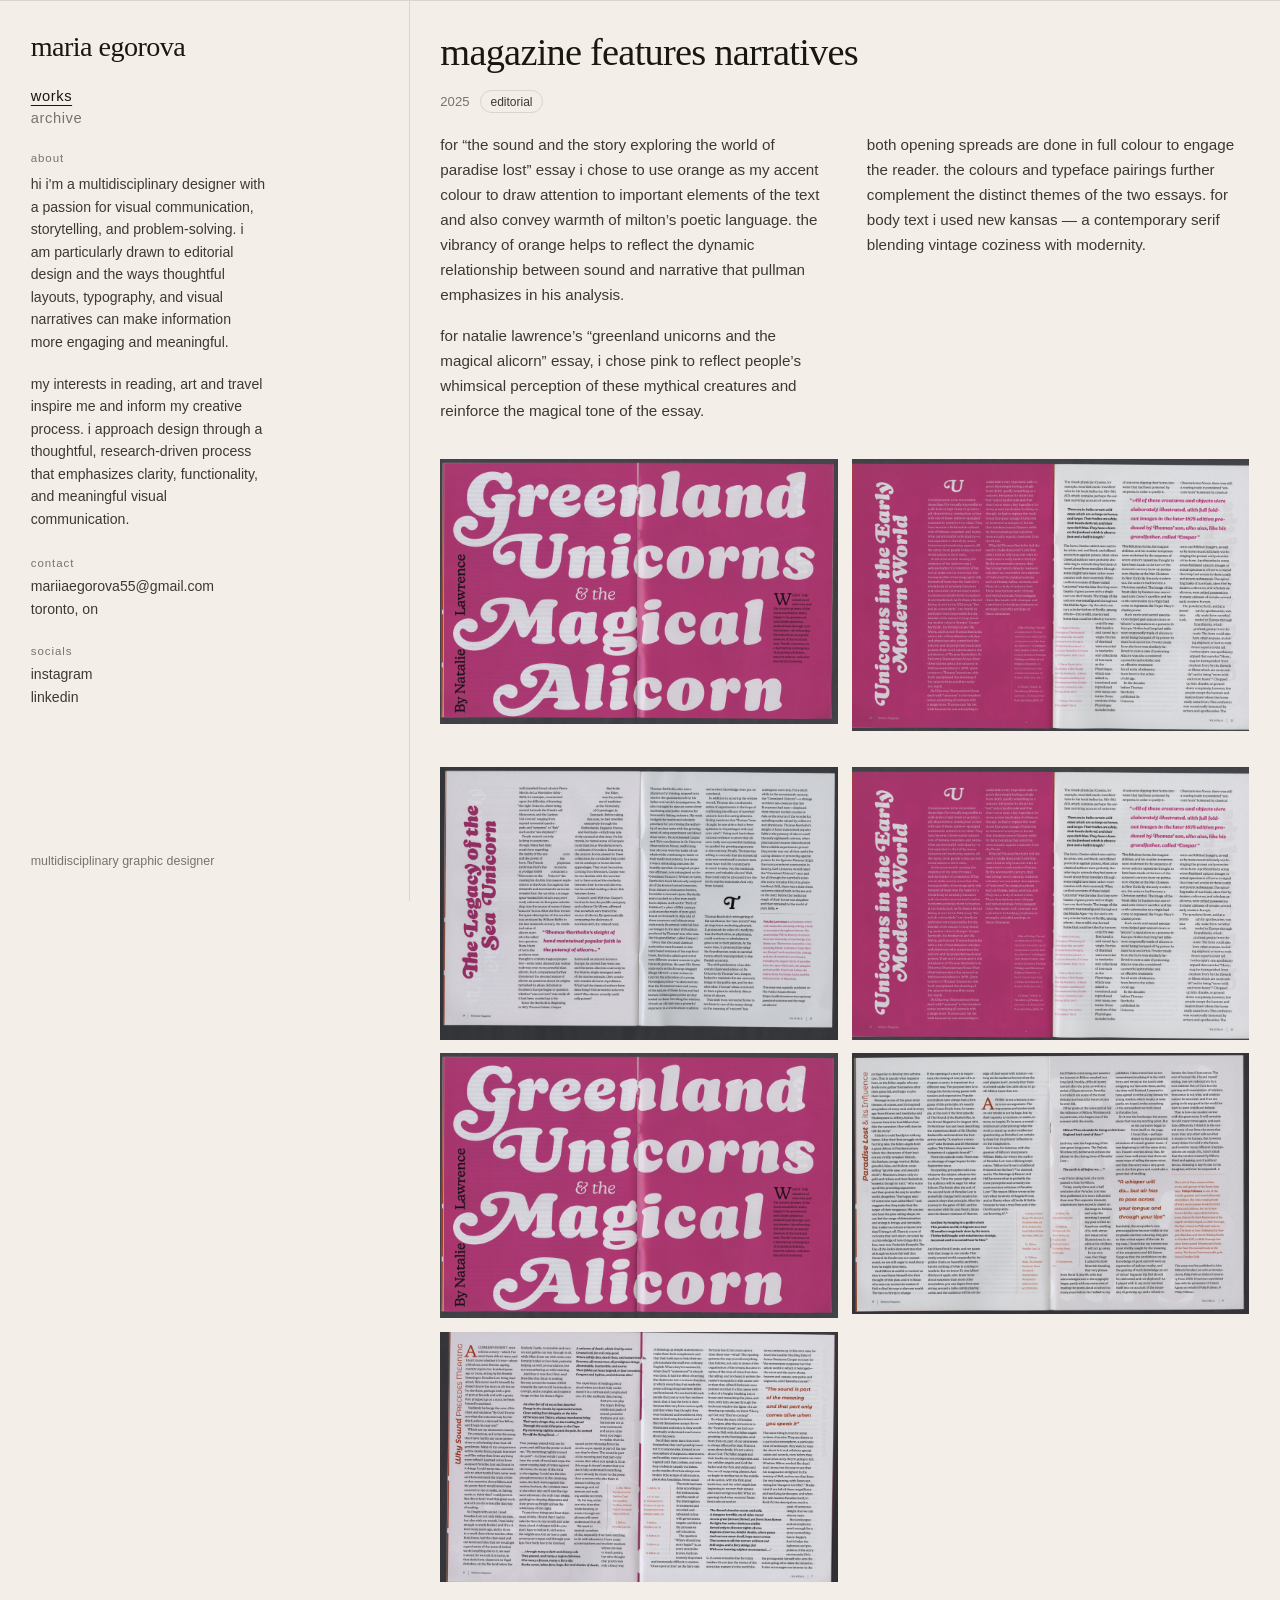
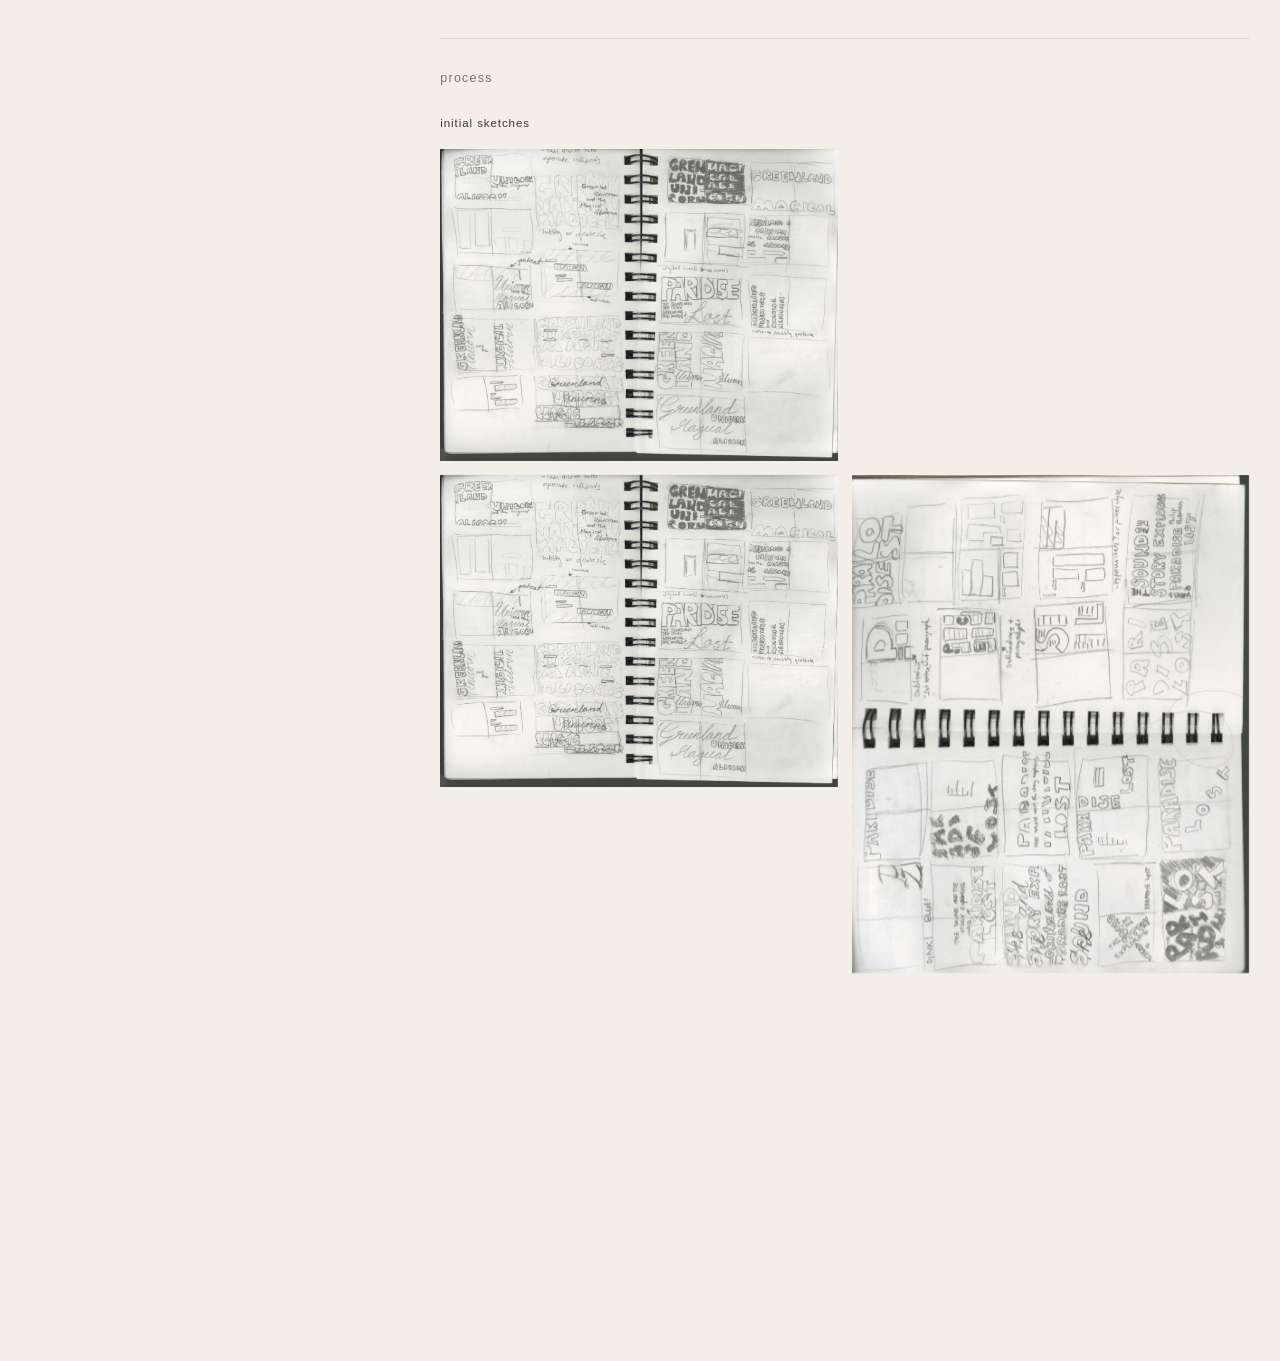
==== project-editorial.html @ 470a20dd "portfolio" ====
<!DOCTYPE html>
<html lang="en">
  <head>
    <meta charset="UTF-8" />
    <meta name="viewport" content="width=device-width, initial-scale=1.0" />
    <title>magazine features narratives — maria egorova</title>
    <link rel="stylesheet" href="css/styles.css" />
  </head>
  <body>
    <div class="site" id="site">
      <aside class="sidebar">
        <a class="sidebar__name" href="index.html#landing">maria egorova</a>
        <nav class="sidebar__nav" aria-label="sections">
          <a href="index.html#works" class="is-active">works</a>
          <a href="index.html#archive">archive</a>
        </nav>
        <div class="sidebar__block">
          <p class="sidebar__label">about</p>
          <p class="sidebar__text">hi i&#x27;m a multidisciplinary designer with a passion for visual communication, storytelling, and problem-solving. i am particularly drawn to editorial design and the ways thoughtful layouts, typography, and visual narratives can make information more engaging and meaningful.</p>
          <p class="sidebar__text">my interests in reading, art and travel inspire me and inform my creative process. i approach design through a thoughtful, research-driven process that emphasizes clarity, functionality, and meaningful visual communication.</p>
        </div>
        <div class="sidebar__block">
          <p class="sidebar__label">contact</p>
          <ul class="sidebar__list">
            <li><a href="mailto:mariiaegorova55@gmail.com">mariiaegorova55@gmail.com</a></li>
            <li><span>toronto, on</span></li>
          </ul>
        </div>
        <div class="sidebar__block">
          <p class="sidebar__label">socials</p>
          <ul class="sidebar__list">
            <li><a href="https://www.instagram.com/mdesigning_/" target="_blank" rel="noopener noreferrer">instagram</a></li>
            <li><a href="https://www.linkedin.com/in/maria-egorova-300b55328/" target="_blank" rel="noopener noreferrer">linkedin</a></li>
          </ul>
        </div>
        <div class="sidebar__spacer"></div>
        <p class="sidebar__meta">multidisciplinary graphic designer</p>
      </aside>
      <main class="content">
        <div class="content__inner">
          <article class="detail">
            <div class="detail__top">
              <h1 class="detail__title">magazine features narratives</h1>
              <div class="detail__meta">
                <span>2025</span>
                <span class="detail__tag">editorial</span>
              </div>
              <div class="detail__body">
                <div class="detail__col"><p class="detail__description">for “the sound and the story exploring the world of paradise lost” essay i chose to use orange as my accent colour to draw attention to important elements of the text and also convey warmth of milton’s poetic language. the vibrancy of orange helps to reflect the dynamic relationship between sound and narrative that pullman emphasizes in his analysis.</p>
<p class="detail__description">for natalie lawrence’s “greenland unicorns and the magical alicorn” essay, i chose pink to reflect people’s whimsical perception of these mythical creatures and reinforce the magical tone of the essay.</p></div>
                <div class="detail__col"><p class="detail__description">both opening spreads are done in full colour to engage the reader. the colours and typeface pairings further complement the distinct themes of the two essays. for body text i used new kansas — a contemporary serif blending vintage coziness with modernity.</p></div>
              </div>
            </div>
            <div class="detail__hero">
              <div class="project__media">
<img src="images/work/magazine%20spread%20designs/Scan%2050.jpg" alt="" decoding="async" loading="lazy" />
</div>
              <div class="project__media project__motion" data-motion>
<img src="images/work/magazine%20spread%20designs/Scan%2012.jpg" class="is-active" alt="" decoding="async" loading="lazy" />
<img src="images/work/magazine%20spread%20designs/Scan%2048.jpg" alt="" decoding="async" loading="lazy" />
<img src="images/work/magazine%20spread%20designs/Scan%2051.jpg" alt="" decoding="async" loading="lazy" />
<img src="images/work/magazine%20spread%20designs/Scan%2052.jpg" alt="" decoding="async" loading="lazy" />
<img src="images/work/magazine%20spread%20designs/Scan%2054.jpg" alt="" decoding="async" loading="lazy" />
</div>
            </div>
            <div class="detail__gallery">
              <div class="project__media"><img src="images/work/magazine%20spread%20designs/Scan%2012.jpg" alt="" decoding="async" loading="lazy" /></div>
<div class="project__media"><img src="images/work/magazine%20spread%20designs/Scan%2048.jpg" alt="" decoding="async" loading="lazy" /></div>
<div class="project__media"><img src="images/work/magazine%20spread%20designs/Scan%2050.jpg" alt="" decoding="async" loading="lazy" /></div>
<div class="project__media"><img src="images/work/magazine%20spread%20designs/Scan%2051.jpg" alt="" decoding="async" loading="lazy" /></div>
<div class="project__media"><img src="images/work/magazine%20spread%20designs/Scan%2052.jpg" alt="" decoding="async" loading="lazy" /></div>
<div class="project__media"><img src="images/work/magazine%20spread%20designs/Scan%2054.jpg" alt="" decoding="async" loading="lazy" /></div>
            </div>
            
            <section class="process">
              <h3 class="process__title">process</h3>
              <h4 class="process__subtitle">initial sketches</h4>
              <div class="detail__gallery process__grid">
                <div class="project__media"><img src="images/work/process%20work/magazine%20spreads%20process/Scan%2012.jpeg" alt="" decoding="async" loading="lazy" /></div>
                <div class="project__media"><img src="images/work/process%20work/magazine%20spreads%20process/Scan%2015.jpeg" alt="" decoding="async" loading="lazy" /></div>
                <div class="project__media"><img src="images/work/process%20work/magazine%20spreads%20process/Scan%2016.jpeg" alt="" decoding="async" loading="lazy" /></div>
                <div class="project__media"><img src="images/work/process%20work/magazine%20spreads%20process/Scan%2017.jpeg" alt="" decoding="async" loading="lazy" /></div>
              </div>
<div class="detail__gallery process__grid">
                <div class="project__media"><img src="images/work/process%20work/magazine%20spreads%20process/Screenshot%202026-01-16%20at%205.36.41%E2%80%AFPM.jpg" alt="" decoding="async" loading="lazy" /></div>
                <div class="project__media"><img src="images/work/process%20work/magazine%20spreads%20process/Screenshot%202026-01-16%20at%205.36.49%E2%80%AFPM.jpg" alt="" decoding="async" loading="lazy" /></div>
              </div>
            </section>
          </article>
        </div>
      </main>
    </div>
    <script src="js/main.js"></script>
  </body>
</html>
---- css/styles.css ----
/* maria egorova — portfolio */

:root {
  --bg: #f3efe8;
  --bg-warm: #ebe4d8;
  --bg-panel: #f3efe8;
  --ink: #1a1612;
  --ink-soft: #3d3832;
  --ink-mute: #7a736a;
  --line: rgba(26, 22, 18, 0.12);
  --line-strong: rgba(26, 22, 18, 0.22);
  --sidebar: minmax(260px, 32%);
  --pad: clamp(1.25rem, 2.4vw, 2.5rem);
  --ease: cubic-bezier(0.65, 0, 0.35, 1);
  --font: "Helvetica Neue", Helvetica, Arial, sans-serif;
  --font-display: Georgia, "Times New Roman", Times, serif;
  --name-size: clamp(1.55rem, 2.2vw, 2.05rem);
}

*,
*::before,
*::after {
  box-sizing: border-box;
}

html {
  scroll-behavior: auto;
}

body {
  margin: 0;
  font-family: var(--font);
  font-weight: 400;
  color: var(--ink);
  background: var(--bg);
  -webkit-font-smoothing: antialiased;
  text-rendering: optimizeLegibility;
  overflow-x: hidden;
  text-transform: lowercase;
}

img {
  display: block;
  max-width: 100%;
  height: auto;
}

a {
  color: inherit;
  text-decoration: none;
}

button {
  font: inherit;
  color: inherit;
  background: none;
  border: 0;
  padding: 0;
  cursor: pointer;
  text-transform: lowercase;
}

/* ========== LANDING (top 2/3 of first screen) ==========
   Bottom ~1/3 of the viewport shows the start of .site
   (name, about, works) so the portfolio peeks on load. */

.landing {
  position: relative;
  height: 66.666vh;
  height: 66.666dvh;
  min-height: 66.666vh;
  min-height: 66.666dvh;
  max-height: 66.666vh;
  max-height: 66.666dvh;
  display: flex;
  flex-direction: column;
  background: var(--bg);
  overflow: hidden;
  box-sizing: border-box;
}

.landing__banner {
  flex: 1;
  margin: var(--pad);
  min-height: 0;
  background: #fff;
  overflow: hidden;
  position: relative;
  display: flex;
  align-items: center;
  justify-content: center;
  box-sizing: border-box;
}

/* first name | polaroid | last name — initials script, rest serif italic */
.landing__compose {
  width: 100%;
  height: 100%;
  max-width: 1200px;
  margin: 0 auto;
  padding: clamp(0.75rem, 2.5vh, 2rem) clamp(1rem, 4vw, 2.75rem);
  display: grid;
  grid-template-columns: minmax(0, 1fr) auto minmax(0, 1fr);
  align-items: center;
  column-gap: clamp(1rem, 3.5vw, 2.75rem);
  box-sizing: border-box;
}

.landing__name {
  margin: 0;
  display: flex;
  align-items: baseline;
  line-height: 0.95;
  color: #0a0a0a;
  text-transform: none; /* keep capital M / E */
  white-space: nowrap;
  user-select: none;
}

.landing__name--left {
  justify-self: end;
  justify-content: flex-end;
}

.landing__name--right {
  justify-self: start;
  justify-content: flex-start;
}

/* ornamental script first letter */
.landing__initial {
  font-family: "Great Vibes", "Snell Roundhand", "Segoe Script", cursive;
  font-size: clamp(3.4rem, 9vw, 6.75rem);
  font-weight: 400;
  line-height: 0.8;
  letter-spacing: 0;
  display: inline-block;
  transform: translateY(0.06em);
}

/* rest of name — serif italic */
.landing__rest {
  font-family: "Cormorant Garamond", Georgia, "Times New Roman", Times, serif;
  font-style: italic;
  font-weight: 400;
  font-size: clamp(1.85rem, 4.6vw, 3.35rem);
  letter-spacing: 0.01em;
  line-height: 1;
  margin-left: 0.02em;
}

.landing__polaroid {
  margin: 0;
  width: min(22vw, 200px);
  max-width: 200px;
  flex-shrink: 0;
  justify-self: center;
}

.landing__polaroid img {
  display: block;
  width: 100%;
  height: auto;
  max-height: min(42vh, 300px);
  object-fit: contain;
}

/* ========== MAIN SPLIT (starts in bottom 1/3 on first load) ========== */

.site {
  min-height: 100vh;
  min-height: 100dvh;
  display: grid;
  grid-template-columns: var(--sidebar) 1fr;
  border-top: 1px solid var(--line);
  scroll-margin-top: 0;
}

.sidebar {
  position: sticky;
  top: 0;
  height: 100vh;
  height: 100dvh;
  padding: var(--pad);
  display: flex;
  flex-direction: column;
  gap: 1.65rem;
  border-right: 1px solid var(--line);
  background: var(--bg);
  overflow: auto;
}

.sidebar__name {
  display: block;
  margin: 0;
  font-family: var(--font-display);
  font-size: var(--name-size);
  font-weight: 500;
  letter-spacing: -0.02em;
  line-height: 1.05;
  text-transform: lowercase;
}

.sidebar__name:hover {
  opacity: 0.55;
}

.sidebar__nav {
  display: flex;
  flex-direction: column;
  gap: 0.4rem;
  align-items: flex-start;
}

.sidebar__nav a {
  font-size: 0.92rem;
  letter-spacing: 0.04em;
  color: var(--ink-mute);
  transition: color 0.2s ease;
}

.sidebar__nav a:hover,
.sidebar__nav a.is-active {
  color: var(--ink);
}

.sidebar__nav a.is-active {
  text-decoration: underline;
  text-underline-offset: 0.28em;
  text-decoration-thickness: 1px;
}

.sidebar__block {
  display: flex;
  flex-direction: column;
  gap: 0.55rem;
}

.sidebar__label {
  margin: 0;
  font-size: 0.72rem;
  letter-spacing: 0.08em;
  color: var(--ink-mute);
}

.sidebar__text {
  margin: 0;
  font-size: 0.88rem;
  line-height: 1.6;
  color: var(--ink-soft);
  max-width: 30ch;
  font-weight: 300;
}

.sidebar__text + .sidebar__text {
  margin-top: 0.65rem;
}

.sidebar__list {
  list-style: none;
  margin: 0;
  padding: 0;
  display: flex;
  flex-direction: column;
  gap: 0.3rem;
}

.sidebar__list a,
.sidebar__list span {
  font-size: 0.88rem;
  color: var(--ink-soft);
  width: fit-content;
}

.sidebar__list a {
  border-bottom: 1px solid transparent;
}

.sidebar__list a:hover {
  color: var(--ink);
  border-bottom-color: var(--line-strong);
}

.sidebar__spacer {
  flex: 1;
  min-height: 1rem;
}

.sidebar__meta {
  margin: 0;
  font-size: 0.78rem;
  color: var(--ink-mute);
  line-height: 1.5;
}

.content {
  min-height: 100vh;
  min-height: 100dvh;
  background: var(--bg-panel);
}

.content__inner {
  padding: var(--pad);
  display: flex;
  flex-direction: column;
  gap: 5rem;
  padding-bottom: 7rem;
}

/* ========== PROJECTS ========== */

.project {
  display: flex;
  flex-direction: column;
  gap: 0.9rem;
  scroll-margin-top: 1.5rem;
}

.project + .project {
  margin-top: 3.5rem;
}

.project__header {
  display: flex;
  flex-wrap: wrap;
  align-items: baseline;
  justify-content: space-between;
  gap: 0.5rem 1.5rem;
}

.project__title {
  margin: 0;
  font-family: var(--font-display);
  font-size: clamp(1.35rem, 2.2vw, 1.85rem);
  font-weight: 500;
  letter-spacing: -0.015em;
  line-height: 1.1;
}

.project__title a {
  border-bottom: 1px solid transparent;
}

.project__title a:hover {
  border-bottom-color: var(--ink);
}

/* archive titles are not links */
.project__title--static {
  cursor: default;
}

.project--archive .project__title {
  pointer-events: none;
}

.project__meta {
  font-size: 0.78rem;
  color: var(--ink-mute);
  letter-spacing: 0.03em;
}

.project__pair {
  display: grid;
  grid-template-columns: 1fr 1fr;
  gap: 0.85rem;
  align-items: start;
}

.project__media {
  position: relative;
  width: 100%;
  background: transparent;
  border: 0;
}

.project__media > img {
  width: 100%;
  height: auto;
  vertical-align: top;
}

.project__motion {
  display: grid;
  min-height: 4rem;
}

.project__motion > img {
  grid-area: 1 / 1;
  width: 100%;
  height: auto;
  opacity: 0;
  transition: none;
}

.project__motion > img.is-active {
  opacity: 1;
  z-index: 1;
}

.project__summary {
  margin: 0;
  font-size: 0.9rem;
  line-height: 1.55;
  color: var(--ink-soft);
  max-width: 54ch;
  font-weight: 300;
}

.section-marker {
  scroll-margin-top: 1.5rem;
}

.section-marker + .section-marker {
  margin-top: 1rem;
  padding-top: 2.5rem;
  border-top: 1px solid var(--line);
}

.section-marker h2 {
  margin: 0 0 1.75rem;
  font-size: 0.78rem;
  font-weight: 500;
  letter-spacing: 0.1em;
  color: var(--ink-mute);
}

/* ========== PROJECT DETAIL ========== */

.detail {
  display: flex;
  flex-direction: column;
  gap: 2.25rem;
}

.detail__top {
  display: flex;
  flex-direction: column;
  gap: 1.15rem;
}

.detail__title {
  margin: 0;
  font-family: var(--font-display);
  font-size: clamp(1.75rem, 3vw, 2.6rem);
  font-weight: 500;
  letter-spacing: -0.02em;
  line-height: 1.05;
}

.detail__meta {
  display: flex;
  flex-wrap: wrap;
  gap: 0.45rem 0.65rem;
  font-size: 0.82rem;
  color: var(--ink-mute);
  align-items: center;
}

.detail__tag {
  border: 1px solid var(--line);
  padding: 0.22rem 0.6rem;
  border-radius: 999px;
  color: var(--ink-soft);
  font-size: 0.75rem;
}

.detail__body {
  display: grid;
  grid-template-columns: 1fr 1fr;
  gap: 1.1rem 2.75rem;
  align-items: start;
}

.detail__col {
  display: flex;
  flex-direction: column;
  gap: 0.95rem;
  min-width: 0;
}

.detail__description {
  margin: 0;
  font-size: 0.95rem;
  line-height: 1.65;
  color: var(--ink-soft);
  font-weight: 300;
}

.detail__hero,
.detail__gallery {
  display: grid;
  grid-template-columns: 1fr 1fr;
  gap: 0.85rem;
  align-items: start;
}

.detail__gallery .project__media img {
  width: 100%;
  height: auto;
}

/* process work under project details (works only) */
.process {
  margin-top: 1rem;
  padding-top: 2rem;
  border-top: 1px solid var(--line);
  display: flex;
  flex-direction: column;
  gap: 1.25rem;
}

.process__title {
  margin: 0;
  font-size: 0.78rem;
  font-weight: 500;
  letter-spacing: 0.1em;
  color: var(--ink-mute);
}

.process__subtitle {
  margin: 0.75rem 0 0;
  font-size: 0.72rem;
  font-weight: 500;
  letter-spacing: 0.08em;
  color: var(--ink-soft);
}

.process__grid {
  /* inherits detail__gallery grid */
}

.process .project__media {
  aspect-ratio: auto;
  background: transparent;
}

/* clickable images on project detail */
.detail .project__media img {
  cursor: zoom-in;
}

/* ========== LIGHTBOX ========== */

.lightbox {
  position: fixed;
  inset: 0;
  z-index: 200;
  display: none;
  align-items: center;
  justify-content: center;
  background: rgba(10, 8, 6, 0.88);
  padding: 3rem 4.5rem;
  box-sizing: border-box;
  cursor: zoom-out;
}

.lightbox.is-open {
  display: flex;
}

.lightbox__img {
  max-width: min(92vw, 1100px);
  max-height: min(88vh, 900px);
  width: auto;
  height: auto;
  object-fit: contain;
  box-shadow: 0 12px 48px rgba(0, 0, 0, 0.45);
  cursor: default;
  user-select: none;
  pointer-events: none;
}

.lightbox__btn {
  position: absolute;
  display: grid;
  place-items: center;
  width: 2.75rem;
  height: 2.75rem;
  border: 1px solid rgba(243, 239, 232, 0.45);
  border-radius: 999px;
  background: rgba(243, 239, 232, 0.08);
  color: #f3efe8;
  cursor: pointer;
  transition: background 0.2s ease, border-color 0.2s ease;
  z-index: 2;
}

.lightbox__btn:hover {
  background: rgba(243, 239, 232, 0.18);
  border-color: rgba(243, 239, 232, 0.8);
}

.lightbox__btn svg {
  width: 1.15rem;
  height: 1.15rem;
  display: block;
}

.lightbox__close {
  top: 1.25rem;
  right: 1.25rem;
}

.lightbox__prev {
  left: 1rem;
  top: 50%;
  transform: translateY(-50%);
}

.lightbox__next {
  right: 1rem;
  top: 50%;
  transform: translateY(-50%);
}

.lightbox__counter {
  position: absolute;
  bottom: 1.25rem;
  left: 50%;
  transform: translateX(-50%);
  font-size: 0.78rem;
  letter-spacing: 0.08em;
  color: rgba(243, 239, 232, 0.7);
  pointer-events: none;
  text-transform: lowercase;
}

body.lightbox-open {
  overflow: hidden;
}

/* ========== RESPONSIVE ========== */

@media (max-width: 900px) {
  .site {
    grid-template-columns: 1fr;
  }

  .sidebar {
    position: relative;
    height: auto;
    border-right: 0;
    border-bottom: 1px solid var(--line);
  }

  .sidebar__spacer {
    display: none;
  }

  .sidebar__nav {
    flex-direction: row;
    flex-wrap: wrap;
    gap: 0.75rem 1.35rem;
  }

  .project__pair,
  .detail__hero,
  .detail__gallery,
  .detail__body {
    grid-template-columns: 1fr;
  }

  .landing__compose {
    grid-template-columns: 1fr;
    grid-template-rows: auto auto auto;
    row-gap: 0.5rem;
    justify-items: center;
    text-align: center;
  }

  .landing__name--left,
  .landing__name--right {
    justify-self: center;
    justify-content: center;
  }

  .landing__polaroid {
    width: min(42vw, 170px);
    order: 0;
  }

  .landing__name--left {
    order: -1;
  }

  .landing__initial {
    font-size: clamp(2.8rem, 14vw, 4.2rem);
  }

  .landing__rest {
    font-size: clamp(1.6rem, 7vw, 2.2rem);
  }

  .lightbox {
    padding: 3.5rem 3rem;
  }

  .lightbox__prev {
    left: 0.5rem;
  }

  .lightbox__next {
    right: 0.5rem;
  }
}

@media (prefers-reduced-motion: reduce) {
  .project__motion > img {
    transition: none;
  }
}
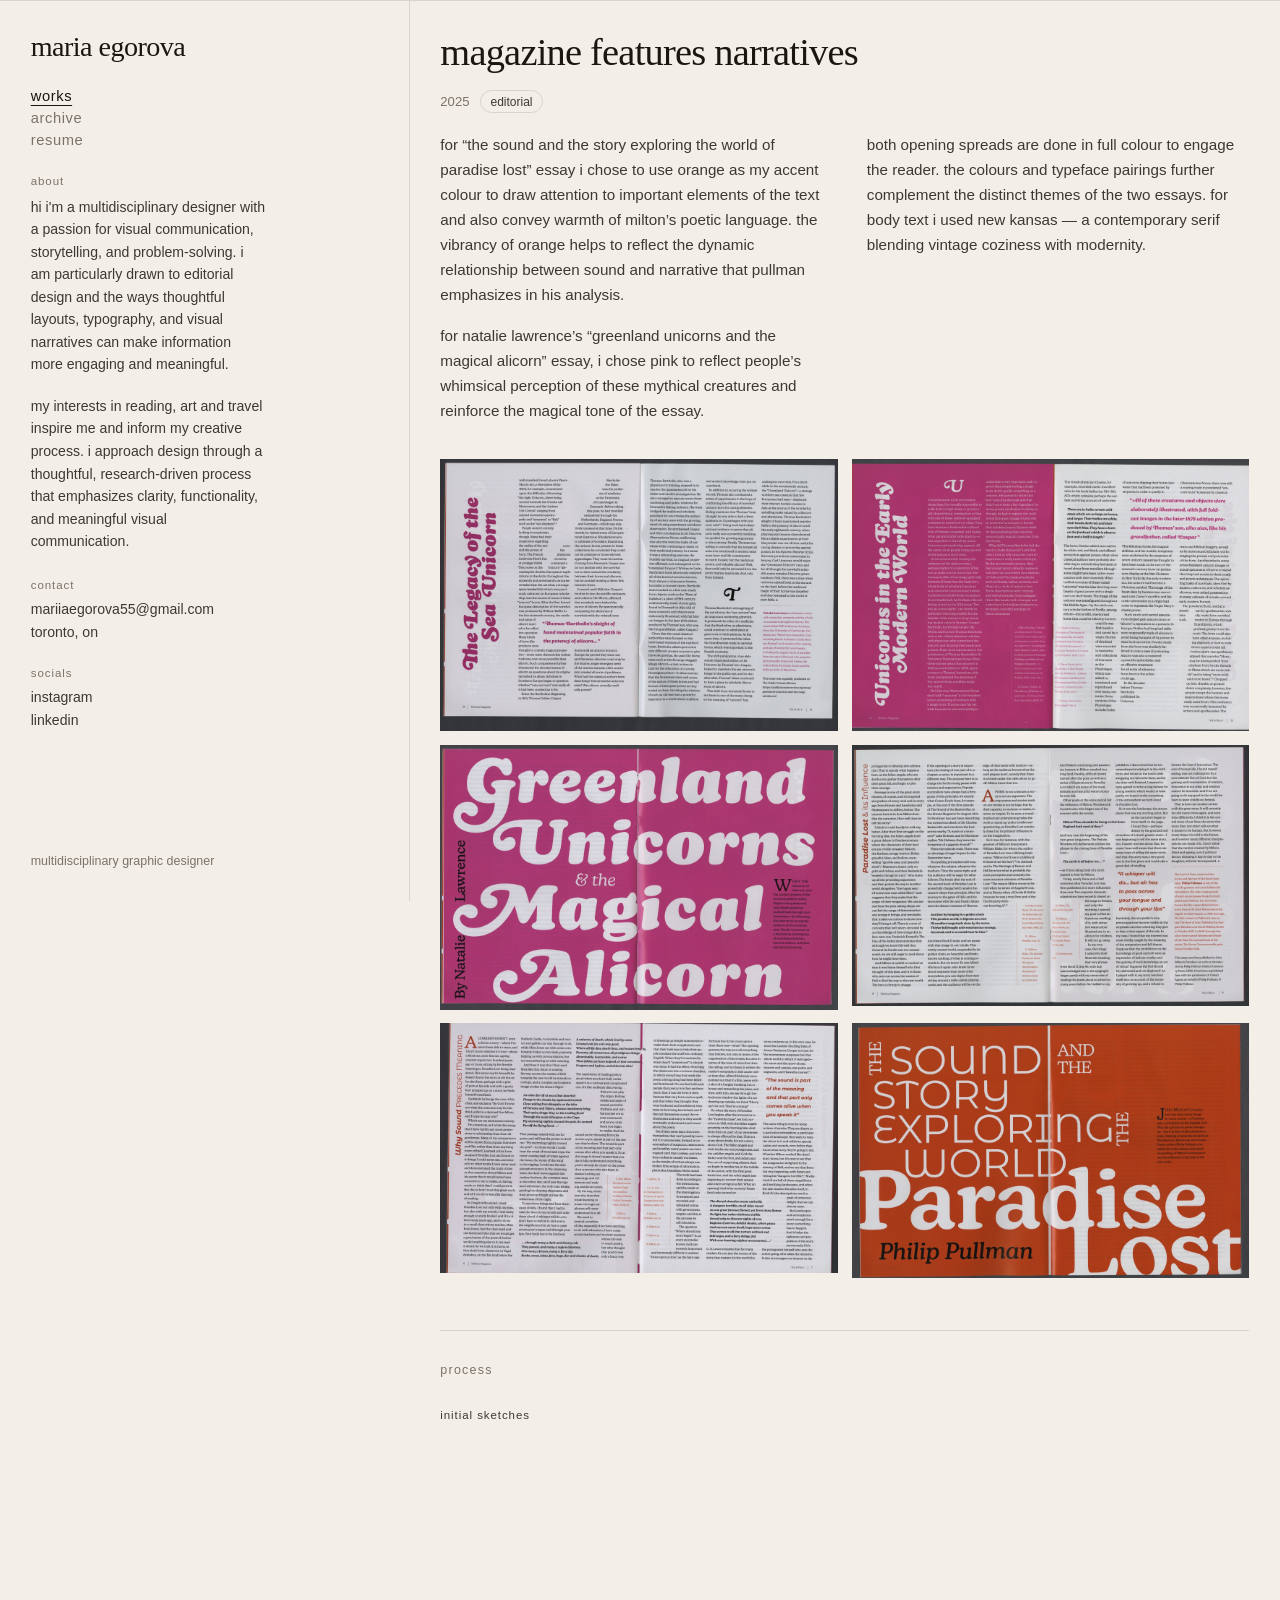
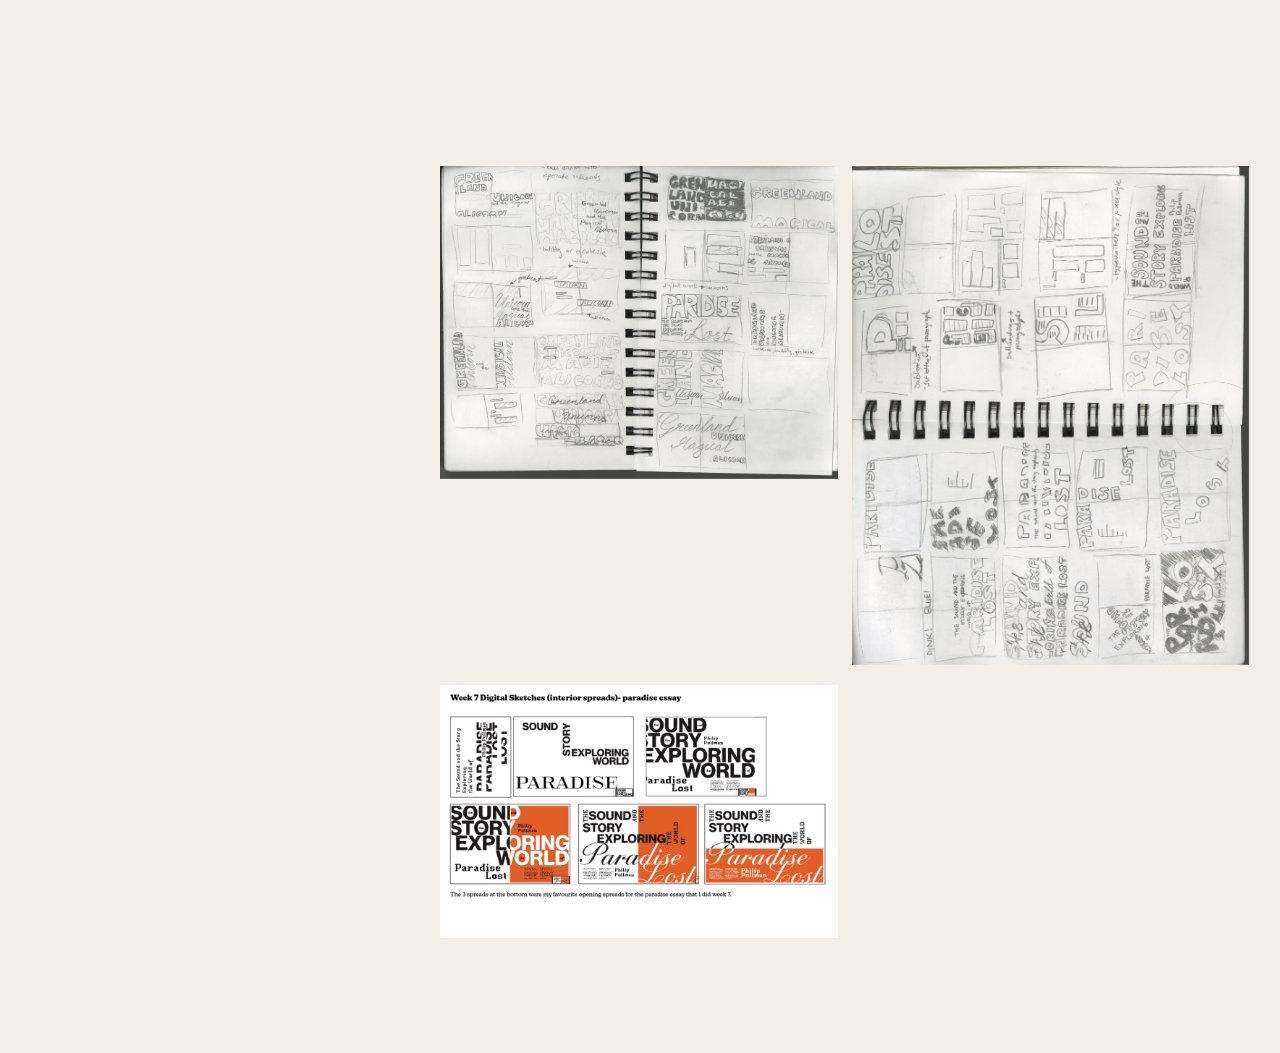
==== commit e26820c1: "Add files via upload" ====
--- a/project-editorial.html
+++ b/project-editorial.html
@@ -13,6 +13,7 @@
         <nav class="sidebar__nav" aria-label="sections">
           <a href="index.html#works" class="is-active">works</a>
           <a href="index.html#archive">archive</a>
+          <a href="resume/Maria_Egorova_Resume.pdf" target="_blank" rel="noopener noreferrer">resume</a>
         </nav>
         <div class="sidebar__block">
           <p class="sidebar__label">about</p>
@@ -51,27 +52,16 @@
                 <div class="detail__col"><p class="detail__description">both opening spreads are done in full colour to engage the reader. the colours and typeface pairings further complement the distinct themes of the two essays. for body text i used new kansas — a contemporary serif blending vintage coziness with modernity.</p></div>
               </div>
             </div>
-            <div class="detail__hero">
-              <div class="project__media">
-<img src="images/work/magazine%20spread%20designs/Scan%2050.jpg" alt="" decoding="async" loading="lazy" />
-</div>
-              <div class="project__media project__motion" data-motion>
-<img src="images/work/magazine%20spread%20designs/Scan%2012.jpg" class="is-active" alt="" decoding="async" loading="lazy" />
-<img src="images/work/magazine%20spread%20designs/Scan%2048.jpg" alt="" decoding="async" loading="lazy" />
-<img src="images/work/magazine%20spread%20designs/Scan%2051.jpg" alt="" decoding="async" loading="lazy" />
-<img src="images/work/magazine%20spread%20designs/Scan%2052.jpg" alt="" decoding="async" loading="lazy" />
-<img src="images/work/magazine%20spread%20designs/Scan%2054.jpg" alt="" decoding="async" loading="lazy" />
-</div>
-            </div>
+
             <div class="detail__gallery">
               <div class="project__media"><img src="images/work/magazine%20spread%20designs/Scan%2012.jpg" alt="" decoding="async" loading="lazy" /></div>
-<div class="project__media"><img src="images/work/magazine%20spread%20designs/Scan%2048.jpg" alt="" decoding="async" loading="lazy" /></div>
-<div class="project__media"><img src="images/work/magazine%20spread%20designs/Scan%2050.jpg" alt="" decoding="async" loading="lazy" /></div>
-<div class="project__media"><img src="images/work/magazine%20spread%20designs/Scan%2051.jpg" alt="" decoding="async" loading="lazy" /></div>
-<div class="project__media"><img src="images/work/magazine%20spread%20designs/Scan%2052.jpg" alt="" decoding="async" loading="lazy" /></div>
-<div class="project__media"><img src="images/work/magazine%20spread%20designs/Scan%2054.jpg" alt="" decoding="async" loading="lazy" /></div>
+              <div class="project__media"><img src="images/work/magazine%20spread%20designs/Scan%2048.jpg" alt="" decoding="async" loading="lazy" /></div>
+              <div class="project__media"><img src="images/work/magazine%20spread%20designs/Scan%2050.jpg" alt="" decoding="async" loading="lazy" /></div>
+              <div class="project__media"><img src="images/work/magazine%20spread%20designs/Scan%2051.jpg" alt="" decoding="async" loading="lazy" /></div>
+              <div class="project__media"><img src="images/work/magazine%20spread%20designs/Scan%2052.jpg" alt="" decoding="async" loading="lazy" /></div>
+              <div class="project__media"><img src="images/work/magazine%20spread%20designs/Scan%2054.jpg" alt="" decoding="async" loading="lazy" /></div>
             </div>
-            
+
             <section class="process">
               <h3 class="process__title">process</h3>
               <h4 class="process__subtitle">initial sketches</h4>
--- a/css/styles.css
+++ b/css/styles.css
@@ -354,6 +354,10 @@
   pointer-events: none;
 }
 
+.project--resume .project__title {
+  pointer-events: auto;
+}
+
 .project__meta {
   font-size: 0.78rem;
   color: var(--ink-mute);
